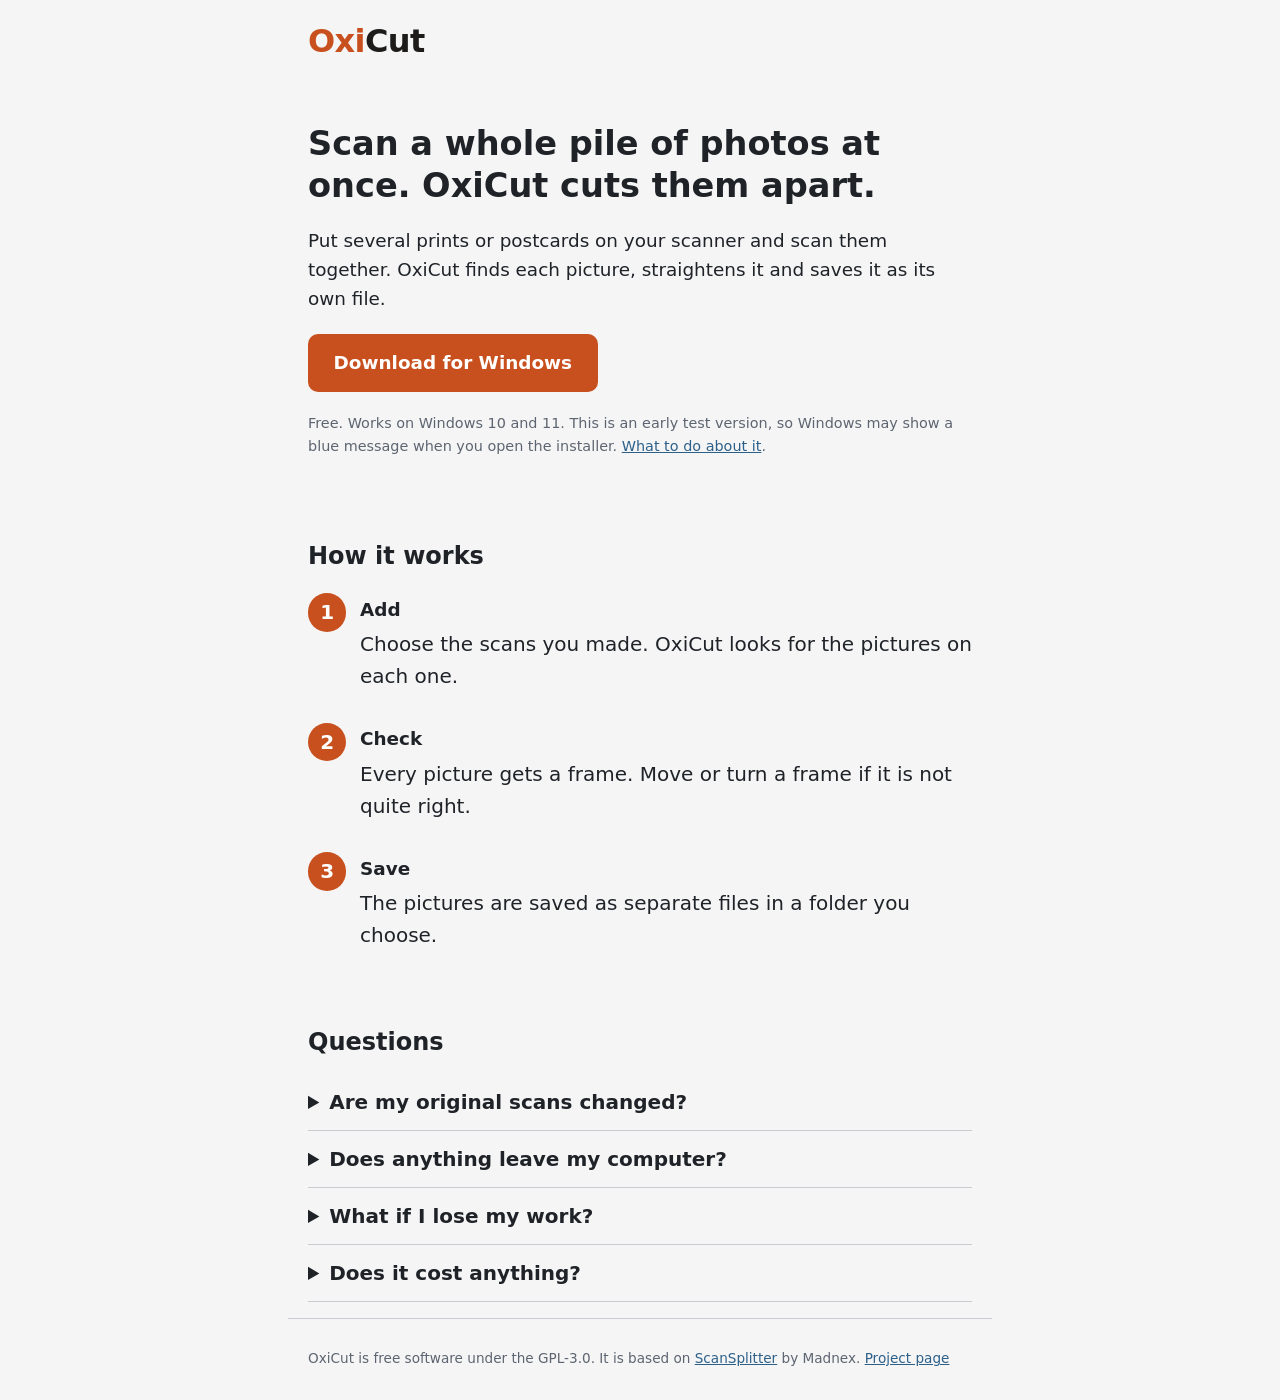
==== index.html @ 6de21921 "First page: start page and install help Co-Authored-By: Claude Sonnet 5.5 <noreply@anthropic.com> Cl" ====
<!doctype html>
<html lang="en">
<head>
  <meta charset="utf-8">
  <meta name="viewport" content="width=device-width, initial-scale=1">
  <title>OxiCut: cut scanned photos apart</title>
  <meta name="description" content="OxiCut cuts a scan of several photos or postcards apart into separate, straightened pictures. Free, and your originals are never changed.">
  <link rel="icon" href="favicon.ico">
  <link rel="stylesheet" href="style.css">
</head>
<body>
  <header class="wrap">
    <a class="logo" href="./"><span>Oxi</span>Cut</a>
  </header>

  <main>
    <section class="wrap hero">
      <h1>Scan a whole pile of photos at once. OxiCut cuts them apart.</h1>
      <p class="lead">Put several prints or postcards on your scanner and scan them together. OxiCut finds each picture, straightens it and saves it as its own file.</p>
      <p>
        <!-- Until a finished release exists this goes to the releases page; later: /releases/latest/download/OxiCut-setup.exe -->
        <a class="button" href="https://github.com/oxicut/oxicut/releases">Download for Windows</a>
      </p>
      <p class="note">Free. Works on Windows 10 and 11. This is an early test version, so Windows may show a blue message when you open the installer. <a href="install.html">What to do about it</a>.</p>
    </section>

    <section class="wrap steps">
      <h2>How it works</h2>
      <ol>
        <li><h3>Add</h3><p>Choose the scans you made. OxiCut looks for the pictures on each one.</p></li>
        <li><h3>Check</h3><p>Every picture gets a frame. Move or turn a frame if it is not quite right.</p></li>
        <li><h3>Save</h3><p>The pictures are saved as separate files in a folder you choose.</p></li>
      </ol>
    </section>

    <section class="wrap faq">
      <h2>Questions</h2>
      <details>
        <summary>Are my original scans changed?</summary>
        <p>No. OxiCut only reads them. The cut pictures are new files.</p>
      </details>
      <details>
        <summary>Does anything leave my computer?</summary>
        <p>No. Your pictures stay on your computer. The only thing OxiCut downloads is a helper file, once, if you choose the more careful way of finding pictures.</p>
      </details>
      <details>
        <summary>What if I lose my work?</summary>
        <p>OxiCut saves your work by itself as you go. When you open it again, you are back where you stopped.</p>
      </details>
      <details>
        <summary>Does it cost anything?</summary>
        <p>No. It is free and the code is open for anyone to read.</p>
      </details>
    </section>
  </main>

  <footer class="wrap">
    <p>OxiCut is free software under the GPL-3.0. It is based on <a href="https://github.com/Madnex/ScanSplitter">ScanSplitter</a> by Madnex. <a href="https://github.com/oxicut/oxicut">Project page</a></p>
  </footer>
</body>
</html>
---- style.css ----
:root {
  --bg: #f5f5f6;
  --text: #1f2328;
  --muted: #5d6570;
  --accent: #2d6089;
  --border: #c8cbd0;
  --brand-oxi: #c8501e;
  --brand-cut: #1d1c1a;
  --button: #c8501e;
  --button-text: #ffffff;
}

@media (prefers-color-scheme: dark) {
  :root {
    --bg: #1a1b1d;
    --text: #e4e6e9;
    --muted: #9aa1ab;
    --accent: #6ba3d0;
    --border: #3c3f45;
    --brand-oxi: #e8703a;
    --brand-cut: #ecebe7;
    --button: #e8703a;
    --button-text: #1a1b1d;
  }
}

* {
  box-sizing: border-box;
}

body {
  margin: 0;
  background: var(--bg);
  color: var(--text);
  font: 20px/1.6 system-ui, "Segoe UI", sans-serif;
}

.wrap {
  max-width: 44rem;
  margin: 0 auto;
  padding: 1rem 1.25rem;
}

.logo {
  font-size: 2rem;
  font-weight: 700;
  letter-spacing: -0.02em;
  color: var(--brand-cut);
  text-decoration: none;
}

.logo span {
  color: var(--brand-oxi);
}

h1 {
  margin: 1.5rem 0 1rem;
  font-size: 2.1rem;
  line-height: 1.25;
}

h2 {
  margin: 2rem 0 0.75rem;
  font-size: 1.5rem;
}

h3 {
  margin: 0 0 0.25rem;
  font-size: 1.15rem;
}

.lead {
  font-size: 1.15rem;
}

a {
  color: var(--accent);
}

.button {
  display: inline-block;
  padding: 0.9rem 1.6rem;
  border-radius: 10px;
  background: var(--button);
  color: var(--button-text);
  font-size: 1.15rem;
  font-weight: 600;
  text-decoration: none;
}

.button:hover,
.button:focus-visible {
  filter: brightness(1.1);
  outline: 3px solid var(--accent);
  outline-offset: 2px;
}

.note {
  color: var(--muted);
  font-size: 0.9rem;
}

.steps ol {
  display: grid;
  gap: 1rem;
  margin: 0;
  padding: 0;
  list-style: none;
  counter-reset: step;
}

.steps li {
  position: relative;
  padding: 0.5rem 0 0.5rem 3.25rem;
  counter-increment: step;
}

.steps li::before {
  content: counter(step);
  position: absolute;
  left: 0;
  top: 0.4rem;
  width: 2.4rem;
  height: 2.4rem;
  border-radius: 50%;
  background: var(--brand-oxi);
  color: var(--button-text);
  font-weight: 700;
  text-align: center;
  line-height: 2.4rem;
}

.steps p {
  margin: 0;
}

.plain li {
  margin-bottom: 0.75rem;
}

details {
  padding: 0.75rem 0;
  border-bottom: 1px solid var(--border);
}

summary {
  cursor: pointer;
  font-weight: 600;
}

details p {
  margin: 0.5rem 0 0;
}

footer {
  margin-top: 2rem;
  border-top: 1px solid var(--border);
  color: var(--muted);
  font-size: 0.85rem;
}
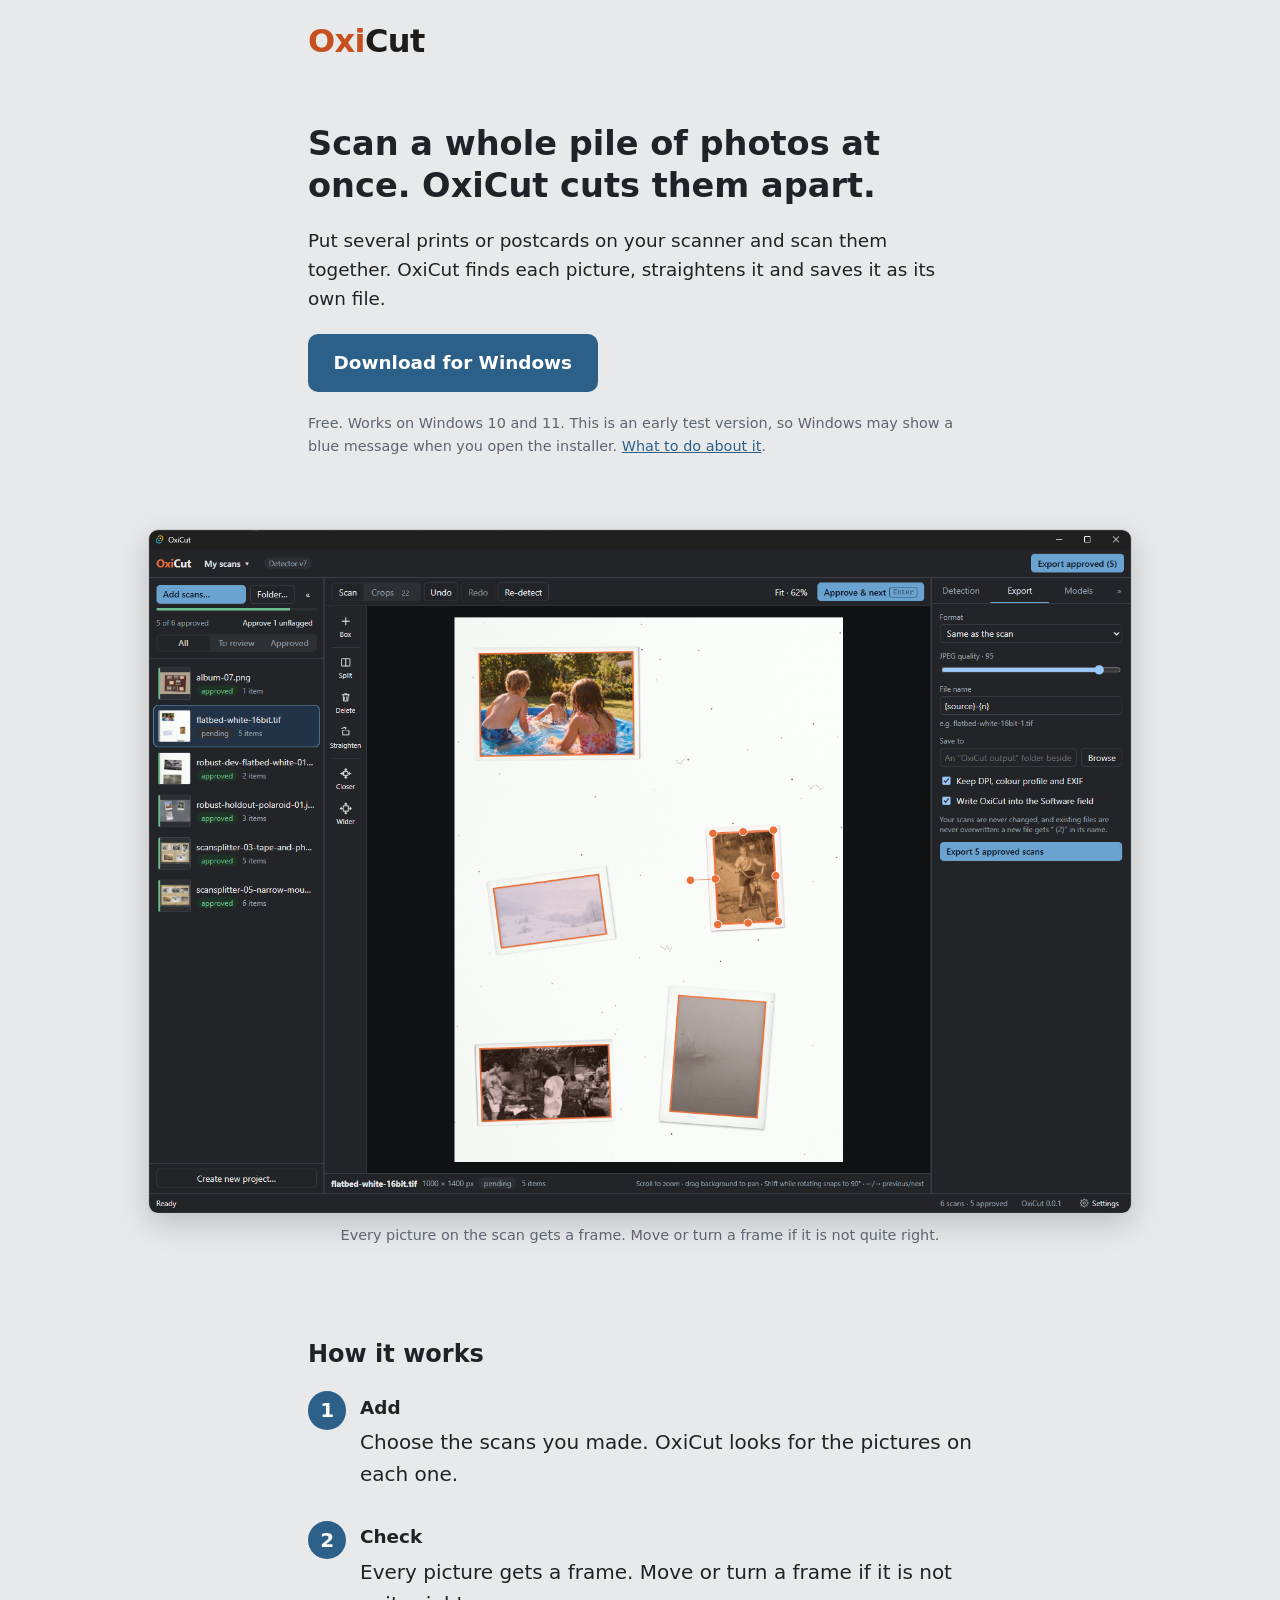
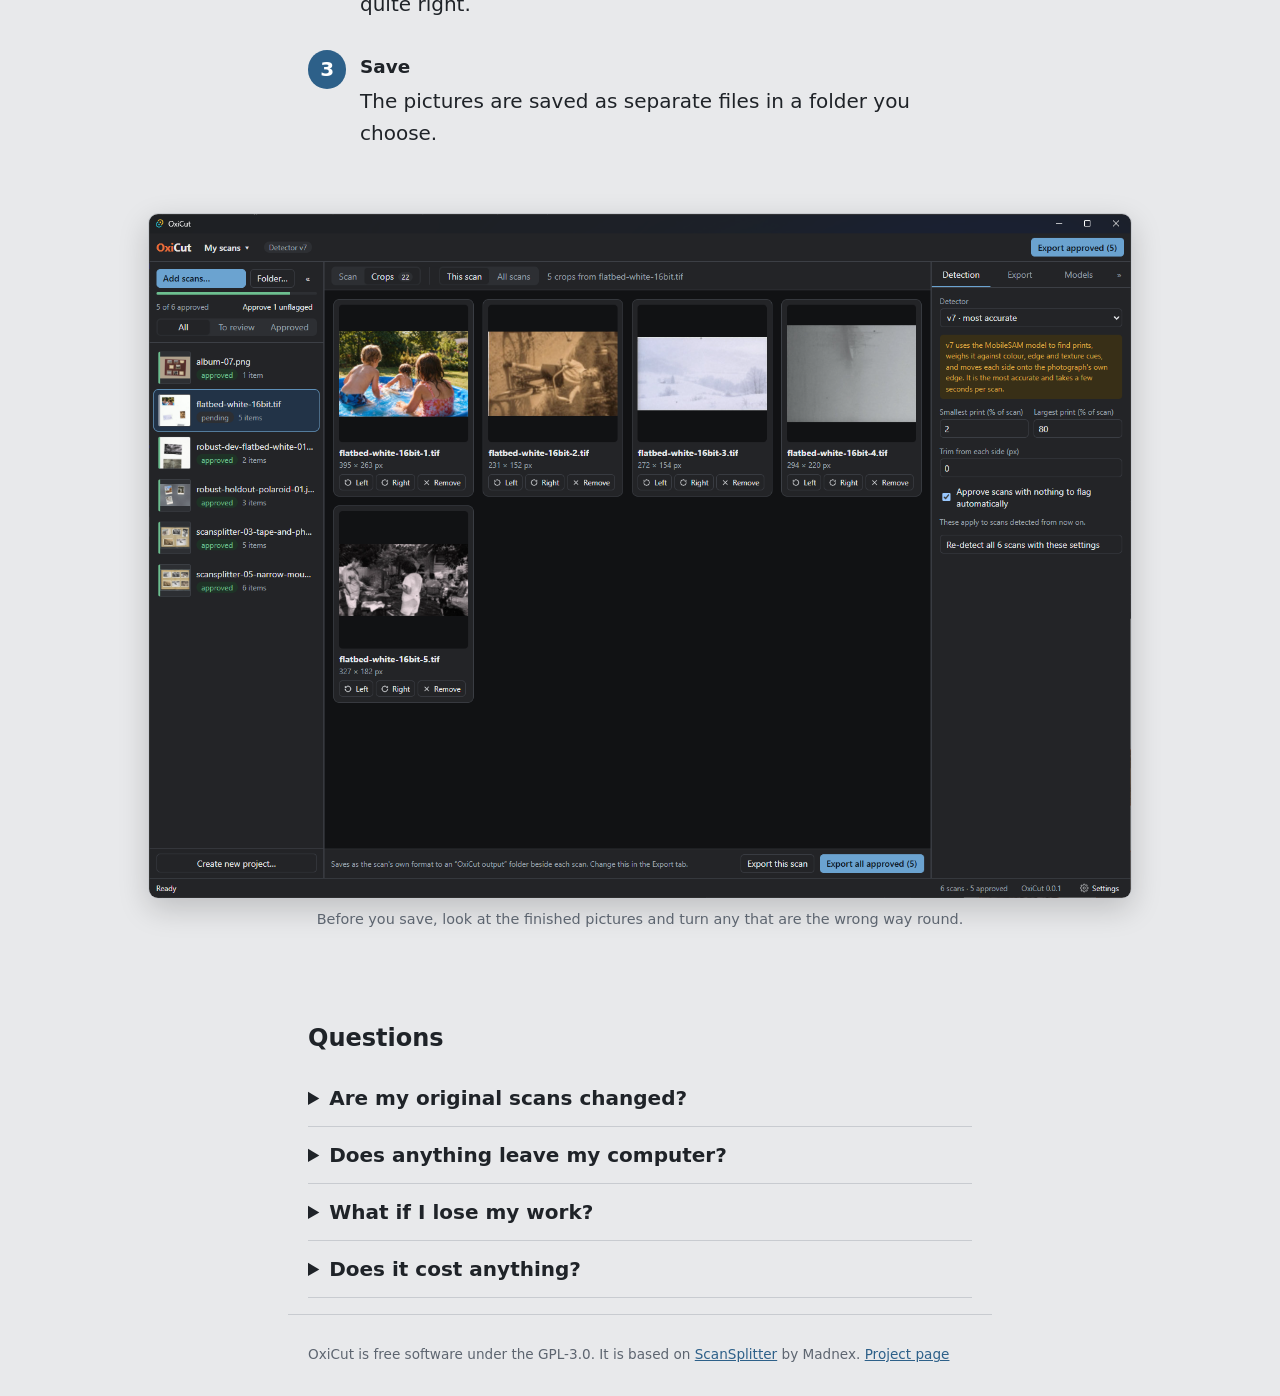
==== commit 172d4e89: "Use the app's blue palette and add two screenshots Co-Authored-By: Claude Sonnet 5.5 <noreply@anthro" ====
--- a/index.html
+++ b/index.html
@@ -24,6 +24,13 @@
       <p class="note">Free. Works on Windows 10 and 11. This is an early test version, so Windows may show a blue message when you open the installer. <a href="install.html">What to do about it</a>.</p>
     </section>
 
+    <section class="wrap wide">
+      <figure>
+        <img src="screenshots/oxicut-scan-canvas.png" width="1572" height="1094" alt="OxiCut showing one scan with five photos, each inside an orange frame. One frame is selected and has small round handles for moving and turning it.">
+        <figcaption>Every picture on the scan gets a frame. Move or turn a frame if it is not quite right.</figcaption>
+      </figure>
+    </section>
+
     <section class="wrap steps">
       <h2>How it works</h2>
       <ol>
@@ -31,6 +38,13 @@
         <li><h3>Check</h3><p>Every picture gets a frame. Move or turn a frame if it is not quite right.</p></li>
         <li><h3>Save</h3><p>The pictures are saved as separate files in a folder you choose.</p></li>
       </ol>
+    </section>
+
+    <section class="wrap wide">
+      <figure>
+        <img src="screenshots/oxicut-crops.png" width="1572" height="1094" alt="OxiCut showing the five finished pictures from one scan side by side, each with its name and buttons to turn it left or right or remove it.">
+        <figcaption>Before you save, look at the finished pictures and turn any that are the wrong way round.</figcaption>
+      </figure>
     </section>
 
     <section class="wrap faq">
--- a/style.css
+++ b/style.css
@@ -1,26 +1,28 @@
 :root {
-  --bg: #f5f5f6;
+  --bg: #e8e9eb;
+  --surface: #f5f5f6;
   --text: #1f2328;
   --muted: #5d6570;
   --accent: #2d6089;
+  --accent-text: #ffffff;
+  --accent-soft: #d9e6f1;
   --border: #c8cbd0;
   --brand-oxi: #c8501e;
   --brand-cut: #1d1c1a;
-  --button: #c8501e;
-  --button-text: #ffffff;
 }
 
 @media (prefers-color-scheme: dark) {
   :root {
     --bg: #1a1b1d;
+    --surface: #232427;
     --text: #e4e6e9;
     --muted: #9aa1ab;
     --accent: #6ba3d0;
+    --accent-text: #0c1823;
+    --accent-soft: #223347;
     --border: #3c3f45;
     --brand-oxi: #e8703a;
     --brand-cut: #ecebe7;
-    --button: #e8703a;
-    --button-text: #1a1b1d;
   }
 }
 
@@ -81,8 +83,8 @@
   display: inline-block;
   padding: 0.9rem 1.6rem;
   border-radius: 10px;
-  background: var(--button);
-  color: var(--button-text);
+  background: var(--accent);
+  color: var(--accent-text);
   font-size: 1.15rem;
   font-weight: 600;
   text-decoration: none;
@@ -123,8 +125,8 @@
   width: 2.4rem;
   height: 2.4rem;
   border-radius: 50%;
-  background: var(--brand-oxi);
-  color: var(--button-text);
+  background: var(--accent);
+  color: var(--accent-text);
   font-weight: 700;
   text-align: center;
   line-height: 2.4rem;
@@ -158,3 +160,27 @@
   color: var(--muted);
   font-size: 0.85rem;
 }
+
+.wrap.wide {
+  max-width: 64rem;
+}
+
+figure {
+  margin: 1.5rem 0;
+}
+
+figure img {
+  display: block;
+  width: 100%;
+  height: auto;
+  border: 1px solid var(--border);
+  border-radius: 10px;
+  box-shadow: 0 10px 30px rgb(0 0 0 / 0.18);
+}
+
+figcaption {
+  margin-top: 0.6rem;
+  color: var(--muted);
+  font-size: 0.9rem;
+  text-align: center;
+}
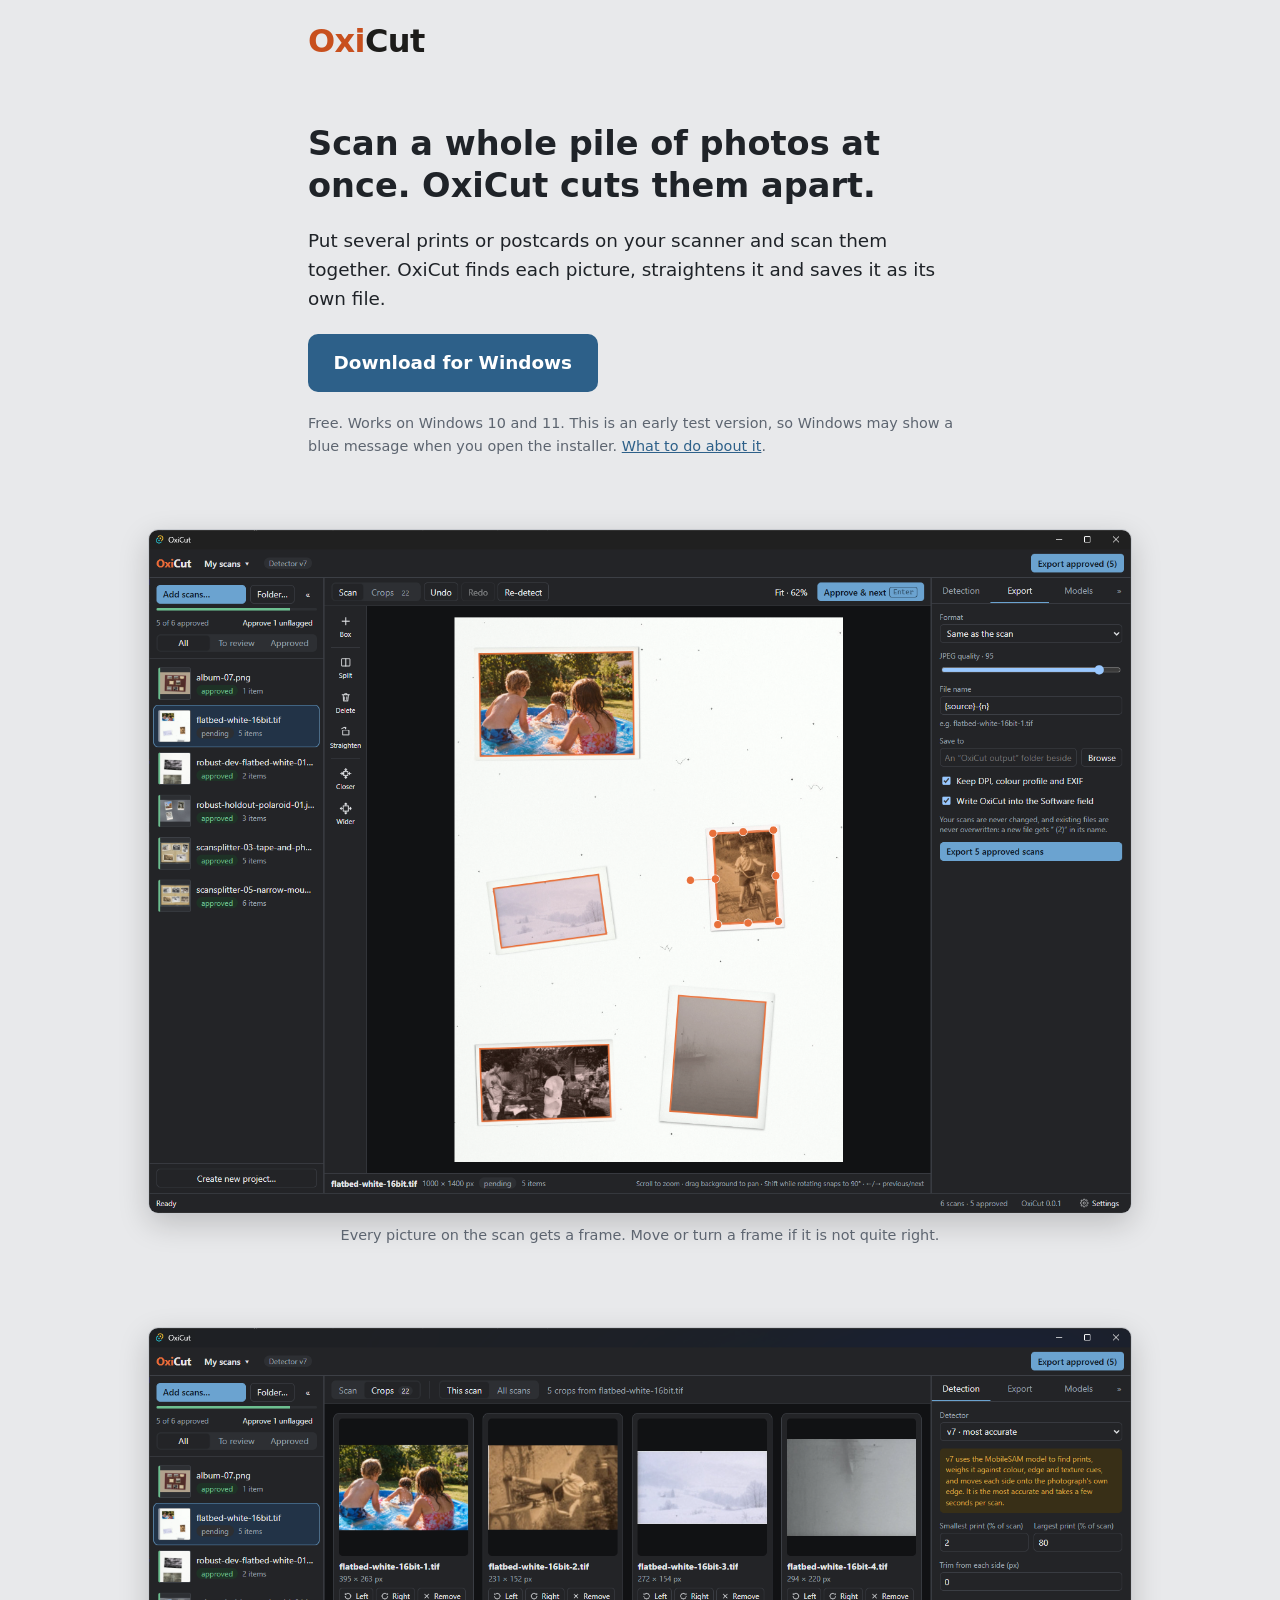
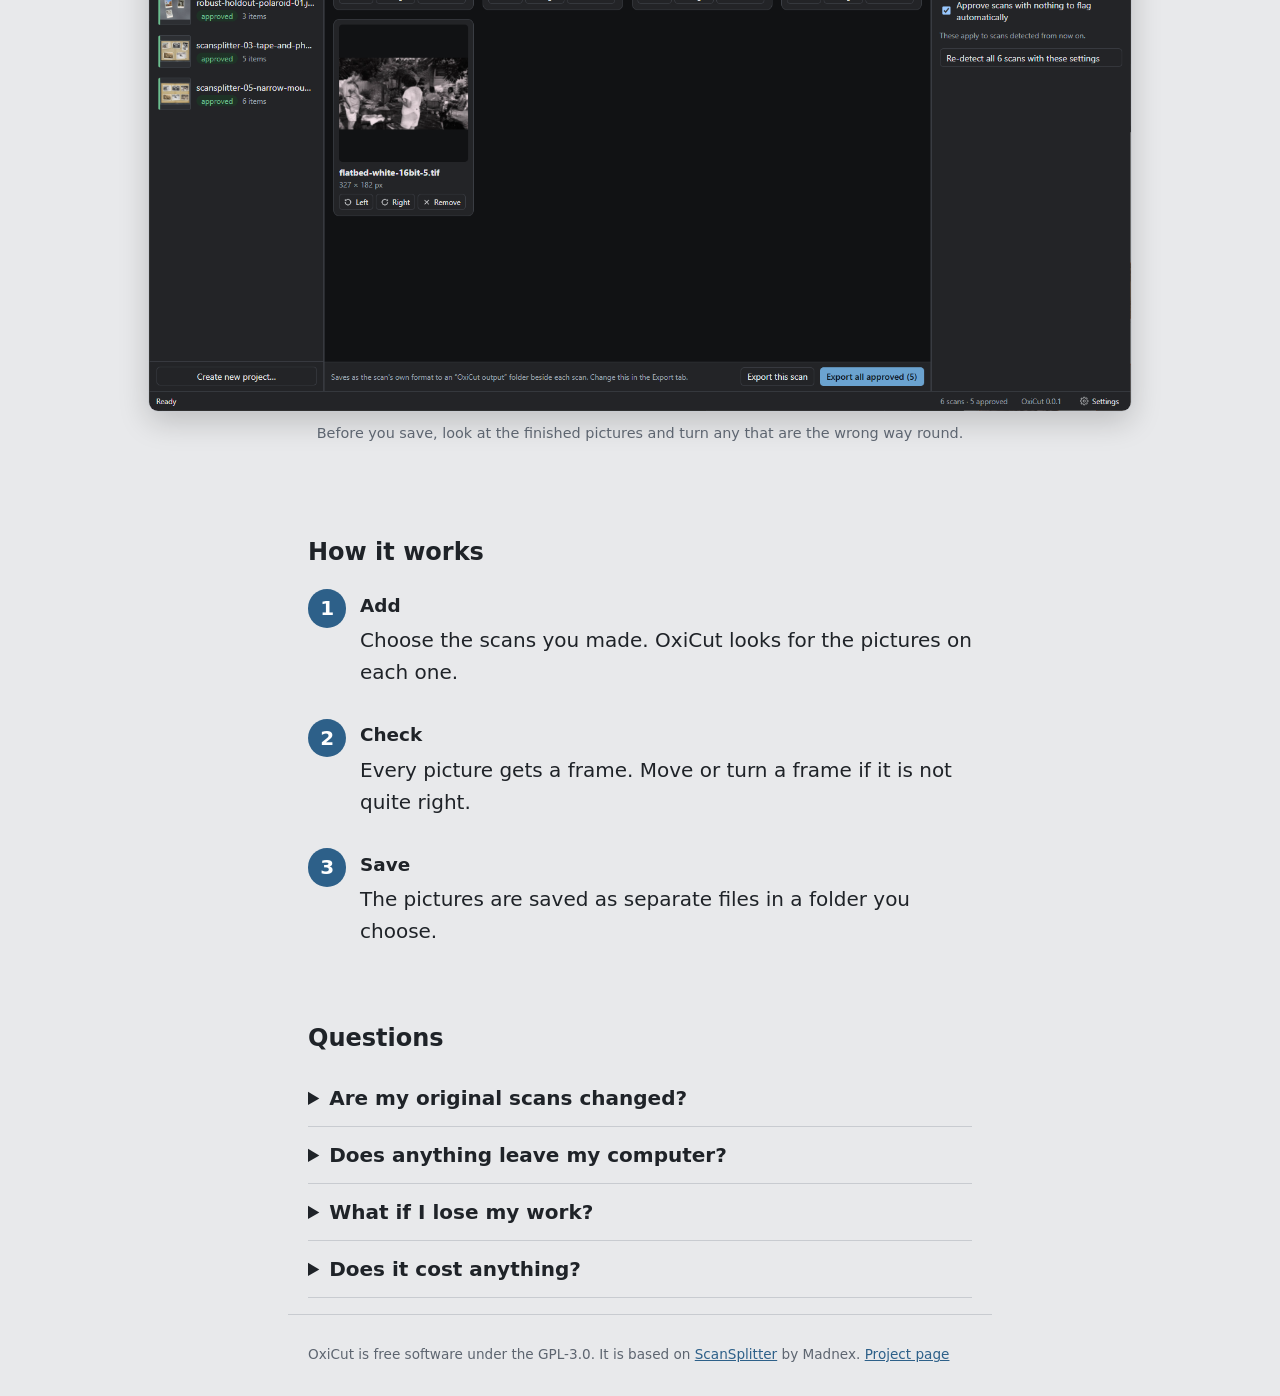
==== commit 4f7e334b: "Show both screenshots before How it works Co-Authored-By: Claude Sonnet 5.5 <noreply@anthropic.com> " ====
--- a/index.html
+++ b/index.html
@@ -31,6 +31,13 @@
       </figure>
     </section>
 
+    <section class="wrap wide">
+      <figure>
+        <img src="screenshots/oxicut-crops.png" width="1572" height="1094" alt="OxiCut showing the five finished pictures from one scan side by side, each with its name and buttons to turn it left or right or remove it.">
+        <figcaption>Before you save, look at the finished pictures and turn any that are the wrong way round.</figcaption>
+      </figure>
+    </section>
+
     <section class="wrap steps">
       <h2>How it works</h2>
       <ol>
@@ -38,13 +45,6 @@
         <li><h3>Check</h3><p>Every picture gets a frame. Move or turn a frame if it is not quite right.</p></li>
         <li><h3>Save</h3><p>The pictures are saved as separate files in a folder you choose.</p></li>
       </ol>
-    </section>
-
-    <section class="wrap wide">
-      <figure>
-        <img src="screenshots/oxicut-crops.png" width="1572" height="1094" alt="OxiCut showing the five finished pictures from one scan side by side, each with its name and buttons to turn it left or right or remove it.">
-        <figcaption>Before you save, look at the finished pictures and turn any that are the wrong way round.</figcaption>
-      </figure>
     </section>
 
     <section class="wrap faq">
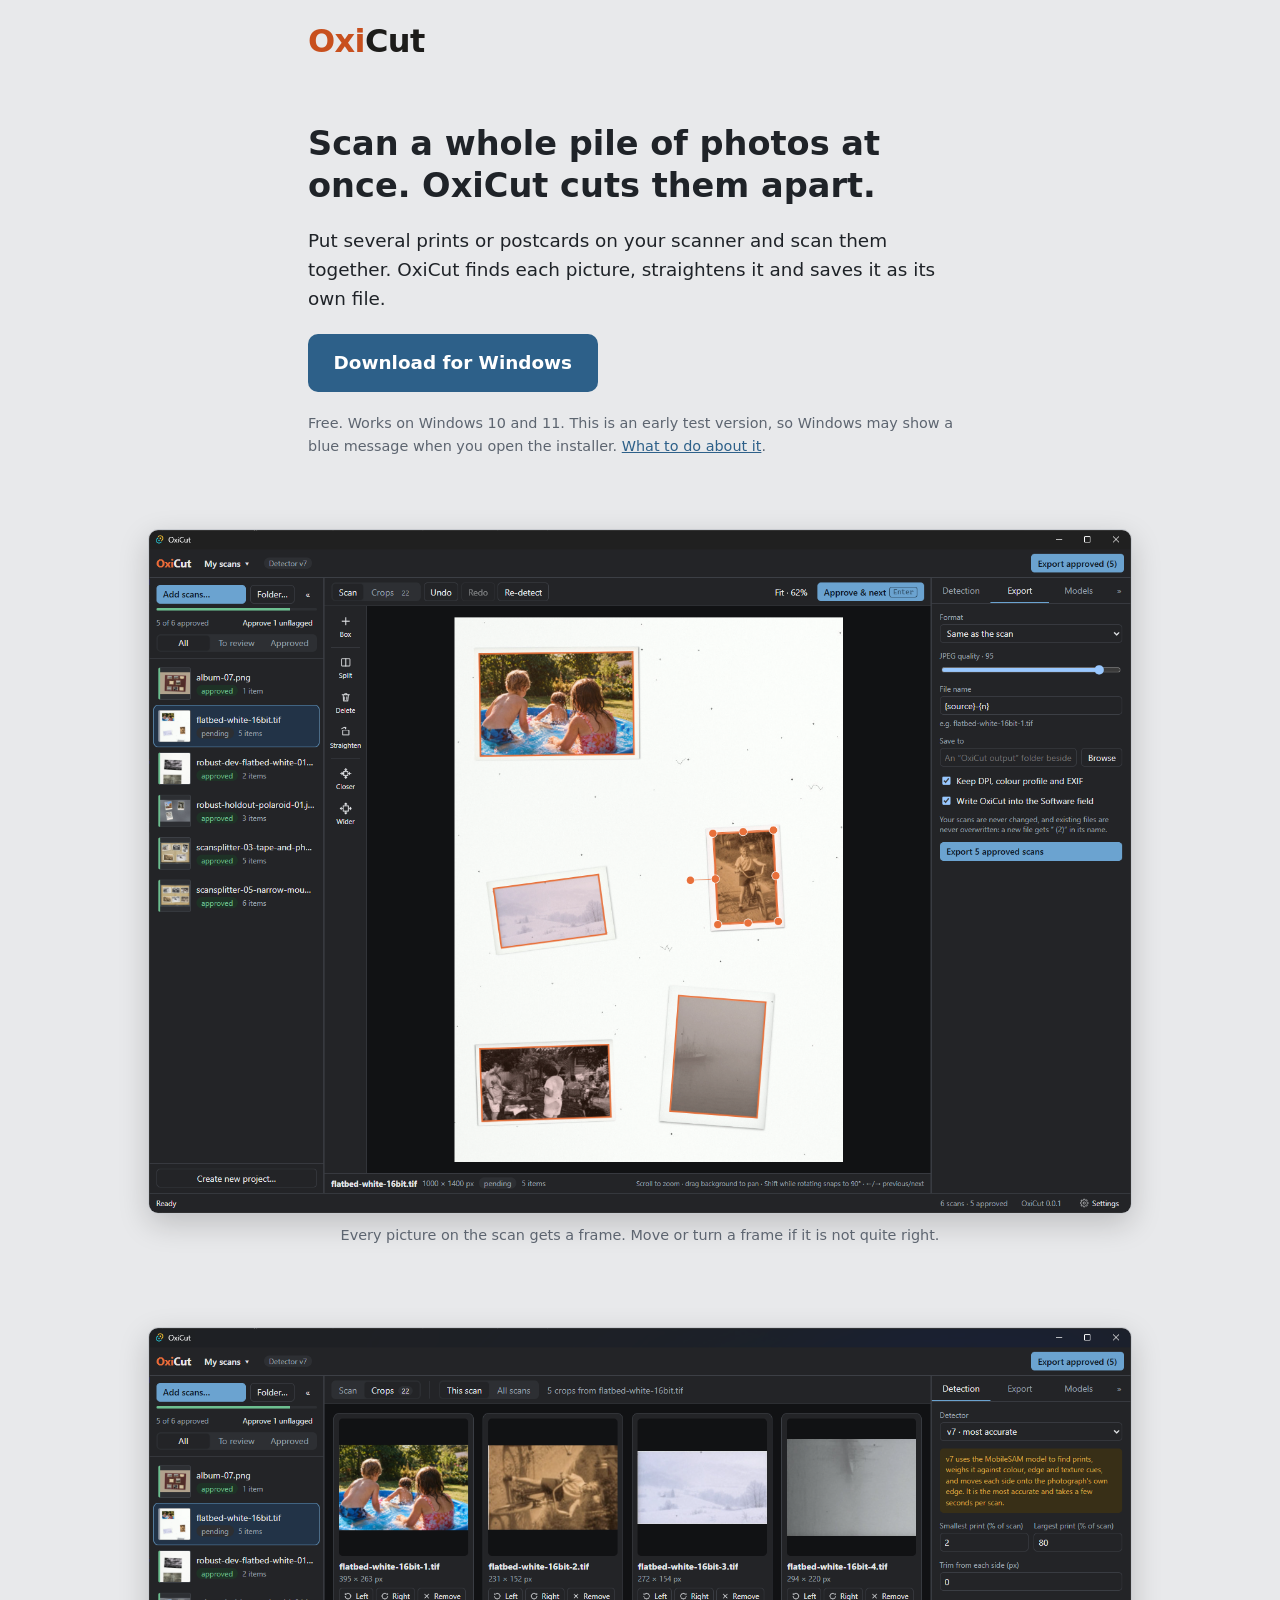
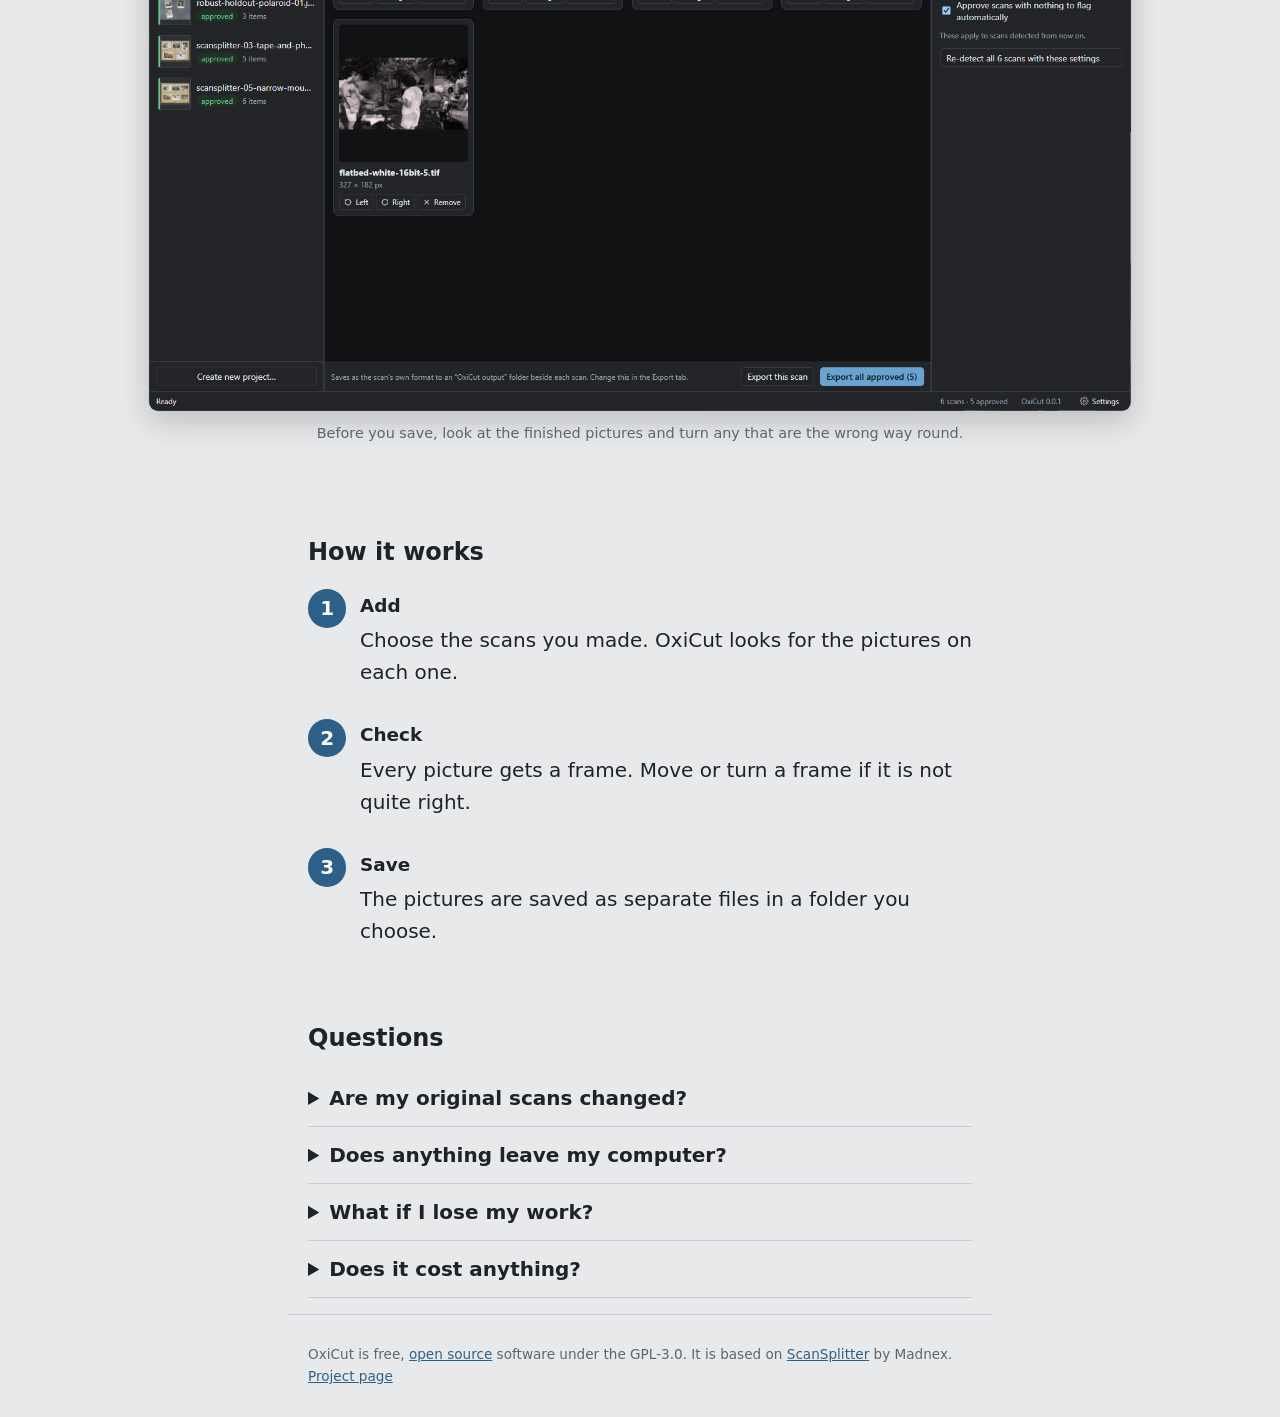
==== commit 5fa213e7: "Link open source to the repository Co-Authored-By: Claude Sonnet 5.5 <noreply@anthropic.com> Claude-" ====
--- a/index.html
+++ b/index.html
@@ -63,13 +63,13 @@
       </details>
       <details>
         <summary>Does it cost anything?</summary>
-        <p>No. It is free and the code is open for anyone to read.</p>
+        <p>No. It is free and <a href="https://github.com/oxicut/oxicut">open source</a>: the code is open for anyone to read.</p>
       </details>
     </section>
   </main>
 
   <footer class="wrap">
-    <p>OxiCut is free software under the GPL-3.0. It is based on <a href="https://github.com/Madnex/ScanSplitter">ScanSplitter</a> by Madnex. <a href="https://github.com/oxicut/oxicut">Project page</a></p>
+    <p>OxiCut is free, <a href="https://github.com/oxicut/oxicut">open source</a> software under the GPL-3.0. It is based on <a href="https://github.com/Madnex/ScanSplitter">ScanSplitter</a> by Madnex. <a href="https://github.com/oxicut/oxicut">Project page</a></p>
   </footer>
 </body>
 </html>
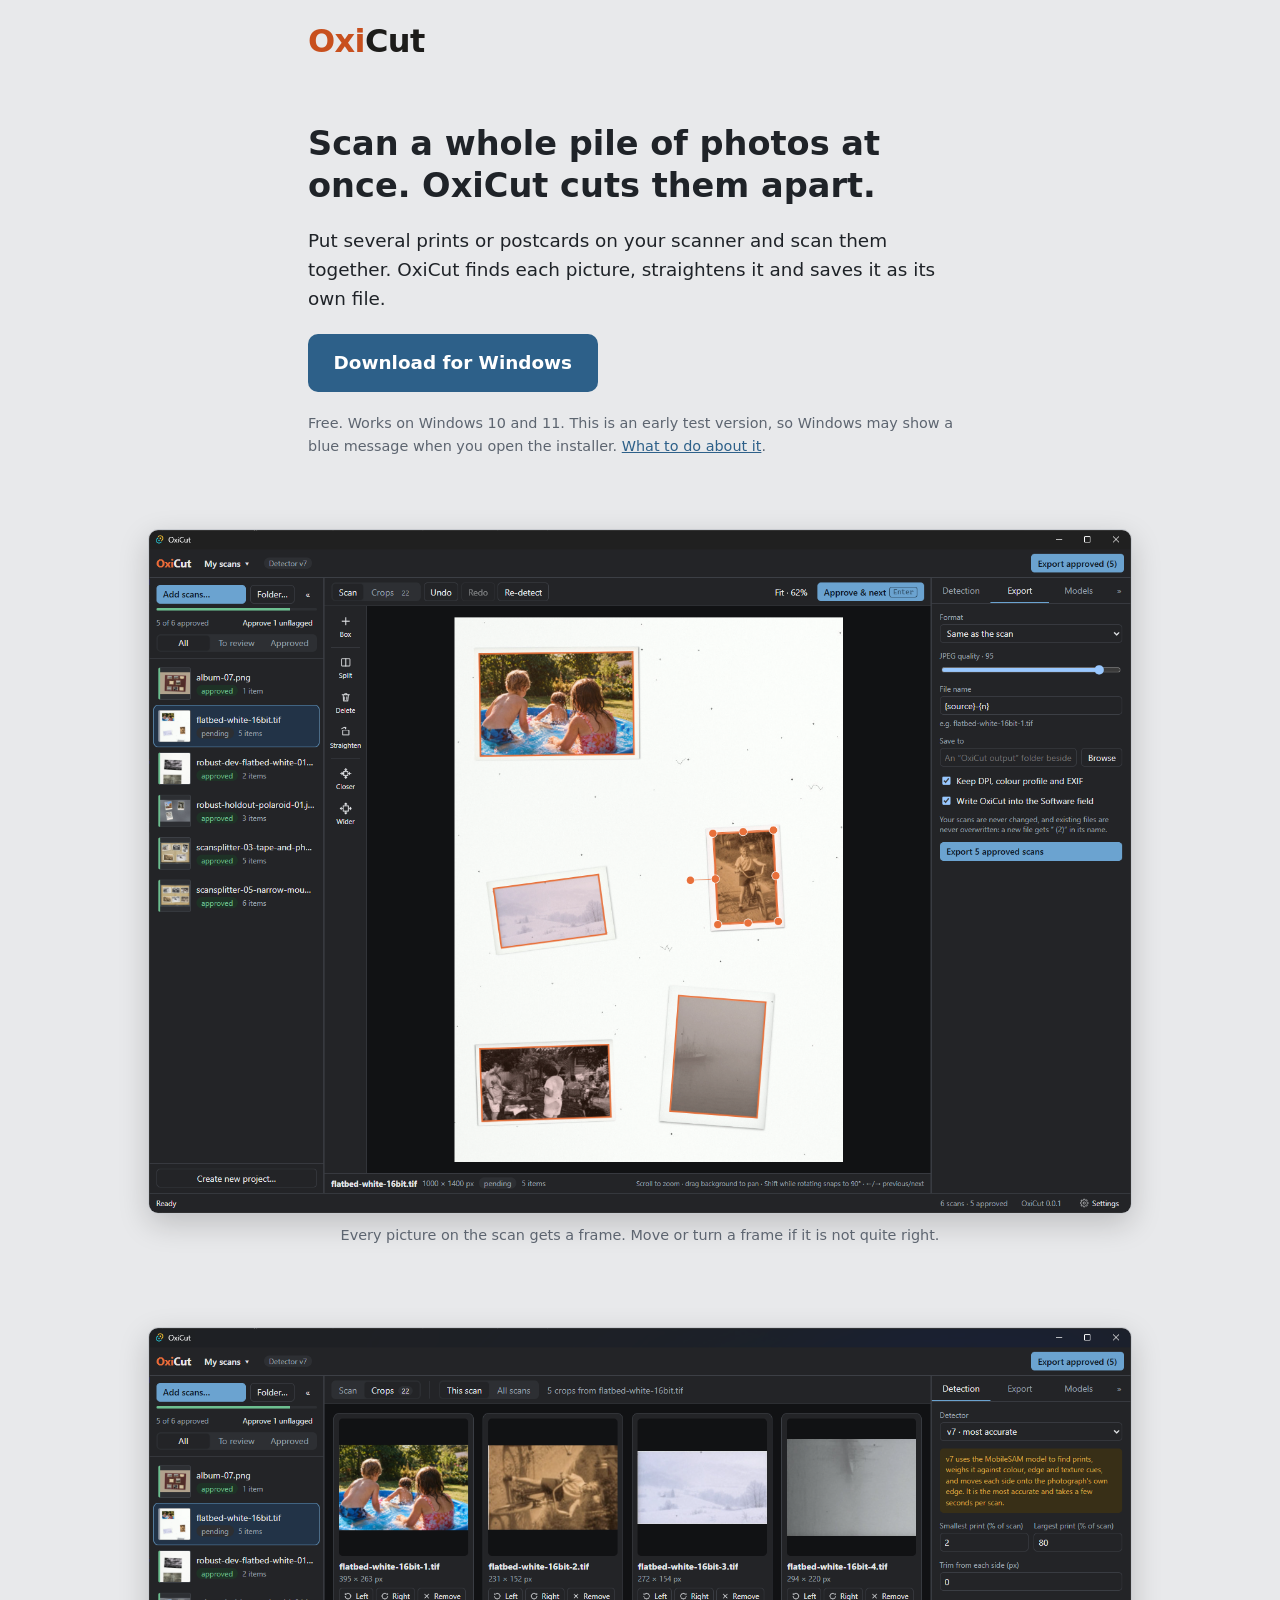
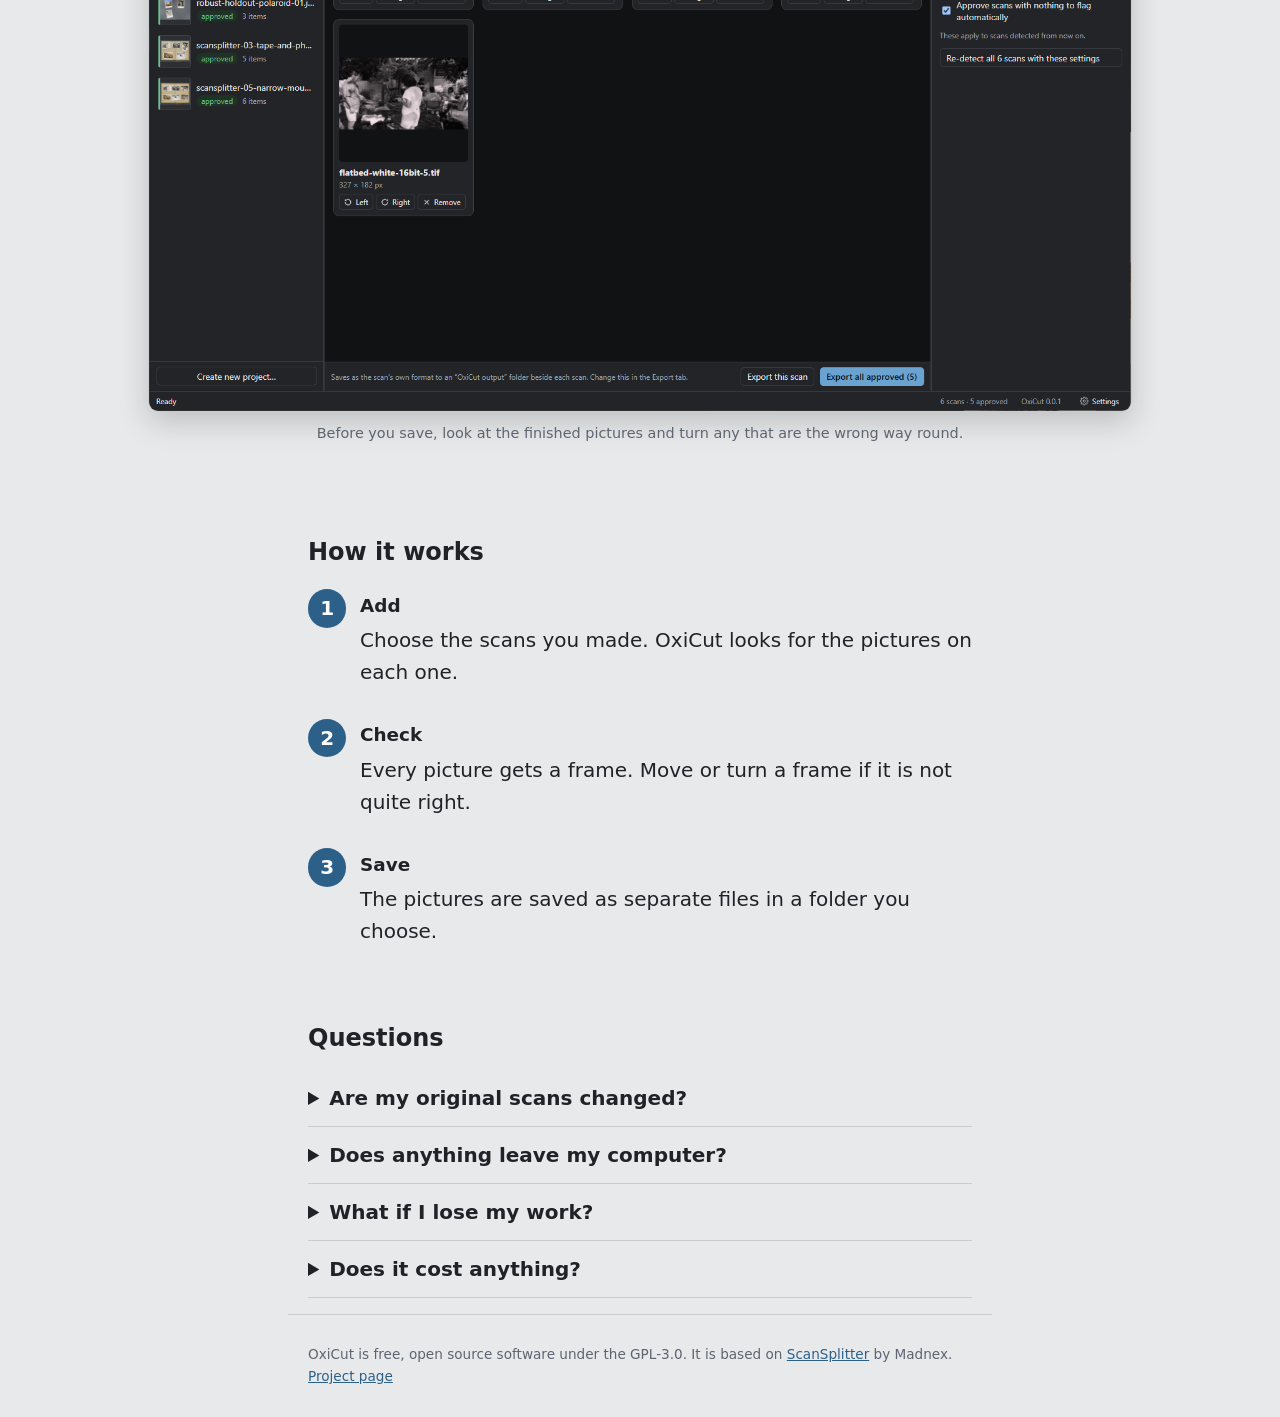
==== commit 904d6c33: "Link the code, not the words open source Co-Authored-By: Claude Sonnet 5.5 <noreply@anthropic.com> C" ====
--- a/index.html
+++ b/index.html
@@ -63,13 +63,13 @@
       </details>
       <details>
         <summary>Does it cost anything?</summary>
-        <p>No. It is free and <a href="https://github.com/oxicut/oxicut">open source</a>: the code is open for anyone to read.</p>
+        <p>No. It is free and open source: <a href="https://github.com/oxicut/oxicut">the code</a> is open for anyone to read.</p>
       </details>
     </section>
   </main>
 
   <footer class="wrap">
-    <p>OxiCut is free, <a href="https://github.com/oxicut/oxicut">open source</a> software under the GPL-3.0. It is based on <a href="https://github.com/Madnex/ScanSplitter">ScanSplitter</a> by Madnex. <a href="https://github.com/oxicut/oxicut">Project page</a></p>
+    <p>OxiCut is free, open source software under the GPL-3.0. It is based on <a href="https://github.com/Madnex/ScanSplitter">ScanSplitter</a> by Madnex. <a href="https://github.com/oxicut/oxicut">Project page</a></p>
   </footer>
 </body>
 </html>
